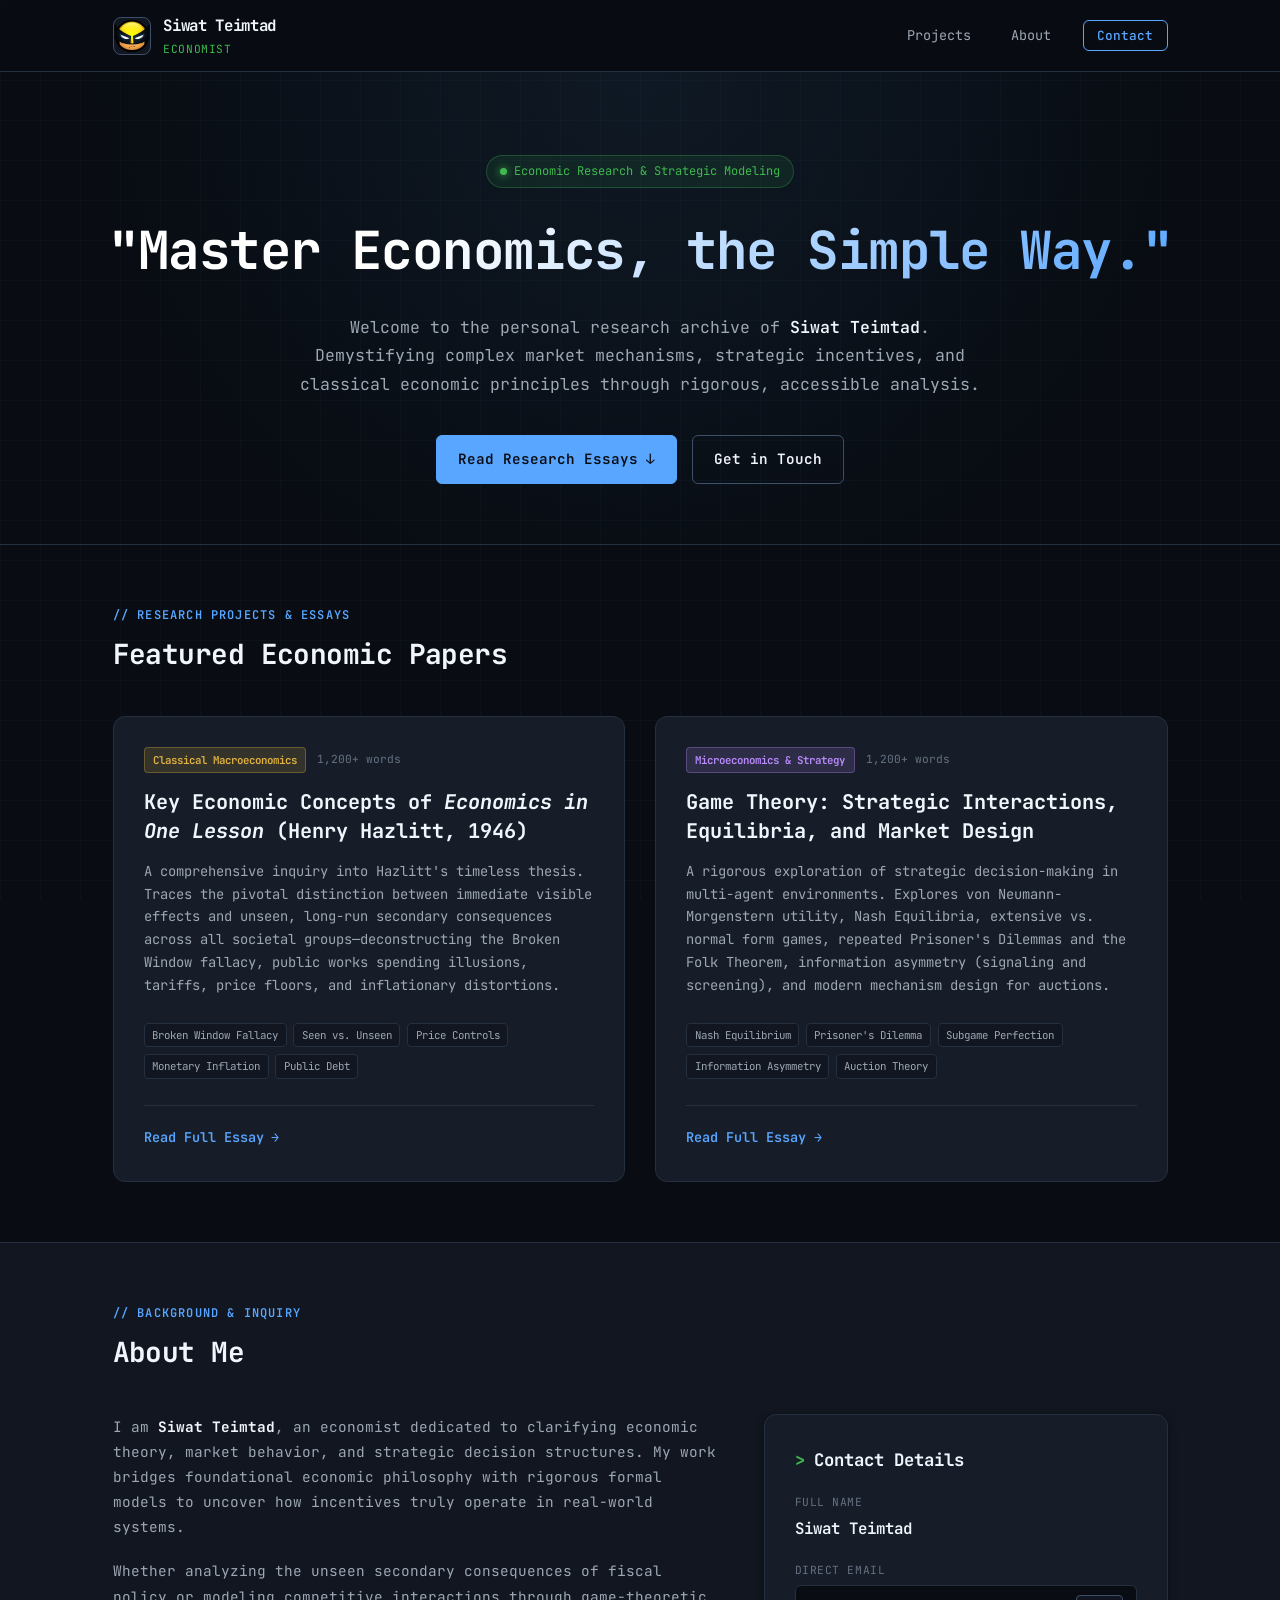
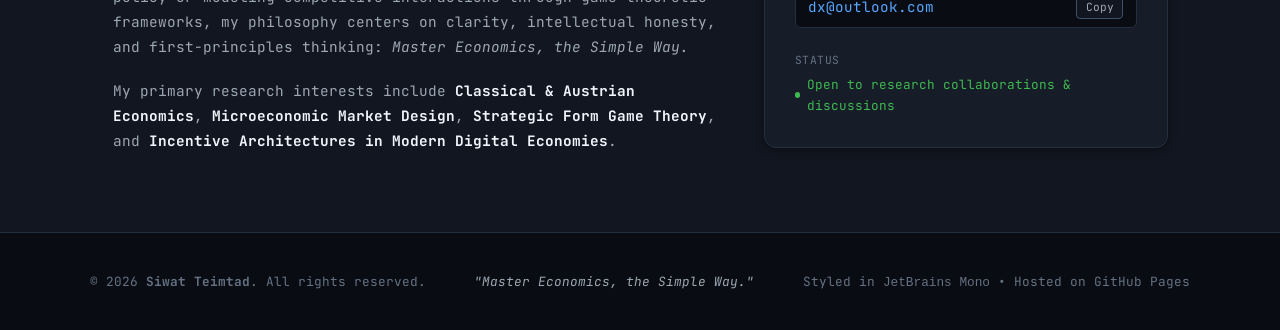
==== index.html @ afa3fa5c "feat: initial release of Siwat Teimtad economist portfolio" ====
<!DOCTYPE html>
<html lang="en">
<head>
  <meta charset="UTF-8">
  <meta name="viewport" content="width=device-width, initial-scale=1.0">
  <title>Siwat Teimtad — Economist Portfolio</title>
  <meta name="description" content="Portfolio of Siwat Teimtad, Economist. Research essays on Henry Hazlitt's Economics in One Lesson and Strategic Game Theory.">
  <link rel="stylesheet" href="./style.css">
</head>
<body>
  <!-- Reading Progress Bar -->
  <div id="reading-progress"></div>

  <!-- Navigation Bar -->
  <header class="site-nav">
    <div class="nav-container">
      <a href="index.html" class="brand">
        <img src="logan.png" alt="Siwat Teimtad Logo" class="brand-logo">
        <div class="brand-text">
          <span class="brand-name">Siwat Teimtad</span>
          <span class="brand-role">Economist</span>
        </div>
      </a>
      <nav>
        <ul class="nav-links">
          <li><a href="#projects" class="nav-link">Projects</a></li>
          <li><a href="#about" class="nav-link">About</a></li>
          <li><a href="#contact" class="nav-btn">Contact</a></li>
        </ul>
      </nav>
    </div>
  </header>

  <main>
    <!-- Hero Section -->
    <section class="hero">
      <div class="hero-inner">
        <div class="hero-badge">
          <span class="pulse-dot"></span>
          <span>Economic Research & Strategic Modeling</span>
        </div>
        <div class="hero-quote-wrap">
          <h1 class="hero-quote">"Master Economics, the Simple Way."</h1>
        </div>
        <p class="hero-sub">
          Welcome to the personal research archive of <span class="hero-author">Siwat Teimtad</span>. 
          Demystifying complex market mechanisms, strategic incentives, and classical economic principles through rigorous, accessible analysis.
        </p>
        <div class="hero-actions">
          <a href="#projects" class="btn btn-primary">
            <span>Read Research Essays</span>
            <span>&darr;</span>
          </a>
          <a href="#contact" class="btn btn-outline">
            <span>Get in Touch</span>
          </a>
        </div>
      </div>
    </section>

    <!-- Projects Section -->
    <section id="projects" class="section-container">
      <div class="section-header">
        <div class="section-tag">// Research Projects & Essays</div>
        <h2 class="section-title">Featured Economic Papers</h2>
      </div>

      <div class="projects-grid">
        <!-- Project 1: Hazlitt's Economics in One Lesson -->
        <article class="project-card">
          <div>
            <div class="project-meta">
              <span class="project-badge badge-hazlitt">Classical Macroeconomics</span>
              <span class="project-words">1,200+ words</span>
            </div>
            <h3 class="project-title">Key Economic Concepts of <em>Economics in One Lesson</em> (Henry Hazlitt, 1946)</h3>
            <p class="project-desc">
              A comprehensive inquiry into Hazlitt's timeless thesis. Traces the pivotal distinction between immediate visible effects and unseen, long-run secondary consequences across all societal groups—deconstructing the Broken Window fallacy, public works spending illusions, tariffs, price floors, and inflationary distortions.
            </p>
            <div class="project-topics">
              <span class="topic-tag">Broken Window Fallacy</span>
              <span class="topic-tag">Seen vs. Unseen</span>
              <span class="topic-tag">Price Controls</span>
              <span class="topic-tag">Monetary Inflation</span>
              <span class="topic-tag">Public Debt</span>
            </div>
          </div>
          <div class="project-footer">
            <a href="hazlitt.html" class="read-btn">
              <span>Read Full Essay</span>
              <span>&rarr;</span>
            </a>
          </div>
        </article>

        <!-- Project 2: Game Theory -->
        <article class="project-card">
          <div>
            <div class="project-meta">
              <span class="project-badge badge-game">Microeconomics & Strategy</span>
              <span class="project-words">1,200+ words</span>
            </div>
            <h3 class="project-title">Game Theory: Strategic Interactions, Equilibria, and Market Design</h3>
            <p class="project-desc">
              A rigorous exploration of strategic decision-making in multi-agent environments. Explores von Neumann-Morgenstern utility, Nash Equilibria, extensive vs. normal form games, repeated Prisoner's Dilemmas and the Folk Theorem, information asymmetry (signaling and screening), and modern mechanism design for auctions.
            </p>
            <div class="project-topics">
              <span class="topic-tag">Nash Equilibrium</span>
              <span class="topic-tag">Prisoner's Dilemma</span>
              <span class="topic-tag">Subgame Perfection</span>
              <span class="topic-tag">Information Asymmetry</span>
              <span class="topic-tag">Auction Theory</span>
            </div>
          </div>
          <div class="project-footer">
            <a href="game-theory.html" class="read-btn">
              <span>Read Full Essay</span>
              <span>&rarr;</span>
            </a>
          </div>
        </article>
      </div>
    </section>

    <!-- About Me & Contact Section -->
    <section id="about" class="about-section">
      <div class="section-container">
        <div class="section-header">
          <div class="section-tag">// Background & Inquiry</div>
          <h2 class="section-title">About Me</h2>
        </div>

        <div class="about-grid">
          <div class="about-bio">
            <p>
              I am <strong>Siwat Teimtad</strong>, an economist dedicated to clarifying economic theory, market behavior, and strategic decision structures. My work bridges foundational economic philosophy with rigorous formal models to uncover how incentives truly operate in real-world systems.
            </p>
            <p>
              Whether analyzing the unseen secondary consequences of fiscal policy or modeling competitive interactions through game-theoretic frameworks, my philosophy centers on clarity, intellectual honesty, and first-principles thinking: <em>Master Economics, the Simple Way.</em>
            </p>
            <p>
              My primary research interests include <strong>Classical & Austrian Economics</strong>, <strong>Microeconomic Market Design</strong>, <strong>Strategic Form Game Theory</strong>, and <strong>Incentive Architectures in Modern Digital Economies</strong>.
            </p>
          </div>

          <div id="contact" class="contact-card">
            <div class="contact-card-title">Contact Details</div>
            
            <div class="contact-item">
              <div class="contact-label">Full Name</div>
              <div class="contact-value">Siwat Teimtad</div>
            </div>

            <div class="contact-item">
              <div class="contact-label">Direct Email</div>
              <div class="email-box">
                <a href="mailto:dx@outlook.com" class="email-text">dx@outlook.com</a>
                <button class="copy-btn" data-email="dx@outlook.com" title="Copy email address">Copy</button>
              </div>
            </div>

            <div class="contact-item" style="margin-bottom: 0; margin-top: 1.5rem;">
              <div class="contact-label">Status</div>
              <div style="font-size: 0.85rem; color: var(--accent-emerald); display: flex; align-items: center; gap: 0.5rem;">
                <span style="display:inline-block; width:6px; height:6px; background:#3fb950; border-radius:50%;"></span>
                Open to research collaborations & discussions
              </div>
            </div>
          </div>
        </div>
      </div>
    </section>
  </main>

  <!-- Footer -->
  <footer class="site-footer">
    <div class="footer-inner">
      <div>
        &copy; 2026 <strong>Siwat Teimtad</strong>. All rights reserved.
      </div>
      <div class="footer-quote">
        "Master Economics, the Simple Way."
      </div>
      <div>
        Styled in <code>JetBrains Mono</code> &bull; Hosted on GitHub Pages
      </div>
    </div>
  </footer>

  <!-- Toast Notification -->
  <div id="toast" class="toast">Email copied to clipboard!</div>

  <script src="./script.js"></script>
</body>
</html>
---- style.css ----
/* ===================================================================
   Siwat Teimtad — Economist Portfolio Theme
   Font: JetBrains Mono | Theme: Modern High-Contrast Dark
   =================================================================== */

@import url('https://fonts.googleapis.com/css2?family=JetBrains+Mono:ital,wght@0,300;0,400;0,500;0,600;0,700;1,400&display=swap');

:root {
  --bg-canvas: #090d13;
  --bg-surface: #111620;
  --bg-card: #161d28;
  --bg-card-hover: #1c2534;
  --border-subtle: #242f40;
  --border-focus: #3e4f6a;
  
  --text-main: #f0f6fc;
  --text-secondary: #9da7b3;
  --text-muted: #657182;
  
  --accent-cyan: #58a6ff;
  --accent-emerald: #3fb950;
  --accent-amber: #e3b341;
  --accent-purple: #bc8cff;
  
  --code-bg: #0d1117;
  --shadow-sm: 0 2px 8px rgba(0, 0, 0, 0.4);
  --shadow-md: 0 8px 24px rgba(0, 0, 0, 0.5);
  --shadow-lg: 0 16px 40px rgba(0, 0, 0, 0.6);
  
  --font-mono: 'JetBrains Mono', monospace;
  --max-w-content: 1100px;
  --max-w-reading: 820px;
  --transition-fast: 0.18s ease;
}

* {
  box-sizing: border-box;
  margin: 0;
  padding: 0;
}

html {
  font-family: var(--font-mono);
  background-color: var(--bg-canvas);
  color: var(--text-main);
  scroll-behavior: smooth;
  font-size: 15px;
  line-height: 1.7;
}

body {
  min-height: 100vh;
  display: flex;
  flex-direction: column;
  position: relative;
  overflow-x: hidden;
}

/* Background grid pattern */
body::before {
  content: '';
  position: fixed;
  inset: 0;
  background-image: 
    linear-gradient(to right, rgba(36, 47, 64, 0.15) 1px, transparent 1px),
    linear-gradient(to bottom, rgba(36, 47, 64, 0.15) 1px, transparent 1px);
  background-size: 40px 40px;
  pointer-events: none;
  z-index: 0;
}

/* Reading Progress Bar (Top) */
#reading-progress {
  position: fixed;
  top: 0;
  left: 0;
  height: 3px;
  width: 0%;
  background: linear-gradient(90deg, var(--accent-cyan), var(--accent-emerald));
  z-index: 1000;
  transition: width 0.1s ease-out;
}

/* ---------------- Navigation ---------------- */
.site-nav {
  position: sticky;
  top: 0;
  background-color: rgba(9, 13, 19, 0.88);
  backdrop-filter: blur(12px);
  border-bottom: 1px solid var(--border-subtle);
  z-index: 999;
}

.nav-container {
  max-width: var(--max-w-content);
  margin: 0 auto;
  padding: 0.85rem 1.5rem;
  display: flex;
  align-items: center;
  justify-content: space-between;
}

.brand {
  display: flex;
  align-items: center;
  gap: 0.85rem;
  text-decoration: none;
  color: var(--text-main);
}

.brand-logo {
  width: 38px;
  height: 38px;
  border-radius: 8px;
  object-fit: cover;
  border: 1px solid var(--border-focus);
  background-color: var(--bg-surface);
  transition: transform var(--transition-fast), border-color var(--transition-fast);
}

.brand:hover .brand-logo {
  transform: scale(1.05);
  border-color: var(--accent-cyan);
}

.brand-text {
  display: flex;
  flex-direction: column;
}

.brand-name {
  font-weight: 700;
  font-size: 1.05rem;
  letter-spacing: -0.02em;
  color: var(--text-main);
}

.brand-role {
  font-size: 0.75rem;
  color: var(--accent-emerald);
  letter-spacing: 0.05em;
  text-transform: uppercase;
}

.nav-links {
  display: flex;
  align-items: center;
  list-style: none;
  gap: 1.5rem;
}

.nav-link {
  color: var(--text-secondary);
  text-decoration: none;
  font-size: 0.9rem;
  padding: 0.4rem 0.6rem;
  border-radius: 4px;
  transition: color var(--transition-fast), background-color var(--transition-fast);
}

.nav-link:hover {
  color: var(--accent-cyan);
  background-color: rgba(88, 166, 255, 0.08);
}

.nav-btn {
  border: 1px solid var(--accent-cyan);
  color: var(--accent-cyan);
  padding: 0.4rem 0.9rem;
  border-radius: 6px;
  text-decoration: none;
  font-size: 0.85rem;
  font-weight: 500;
  transition: all var(--transition-fast);
}

.nav-btn:hover {
  background-color: var(--accent-cyan);
  color: var(--bg-canvas);
}

/* ---------------- Layout Containers ---------------- */
main {
  position: relative;
  z-index: 1;
  flex: 1;
}

.section-container {
  max-width: var(--max-w-content);
  margin: 0 auto;
  padding: 4rem 1.5rem;
}

.reading-container {
  max-width: var(--max-w-reading);
  margin: 0 auto;
  padding: 3rem 1.5rem 6rem;
}

/* ---------------- Hero Section ---------------- */
.hero {
  padding: 5.5rem 1.5rem 4rem;
  border-bottom: 1px solid var(--border-subtle);
  background: radial-gradient(circle at 50% 0%, rgba(88, 166, 255, 0.08), transparent 70%);
}

.hero-inner {
  max-width: var(--max-w-content);
  margin: 0 auto;
  text-align: center;
}

.hero-badge {
  display: inline-flex;
  align-items: center;
  gap: 0.5rem;
  padding: 0.35rem 0.85rem;
  background-color: rgba(63, 185, 80, 0.1);
  border: 1px solid rgba(63, 185, 80, 0.3);
  border-radius: 999px;
  font-size: 0.8rem;
  color: var(--accent-emerald);
  margin-bottom: 2rem;
}

.hero-badge .pulse-dot {
  width: 7px;
  height: 7px;
  background-color: var(--accent-emerald);
  border-radius: 50%;
  box-shadow: 0 0 8px var(--accent-emerald);
}

.hero-quote-wrap {
  margin-bottom: 2rem;
  position: relative;
  display: inline-block;
}

.hero-quote {
  font-size: clamp(2rem, 5vw, 3.5rem);
  font-weight: 700;
  line-height: 1.25;
  letter-spacing: -0.03em;
  background: linear-gradient(135deg, #ffffff 30%, var(--accent-cyan) 100%);
  -webkit-background-clip: text;
  -webkit-text-fill-color: transparent;
}

.hero-sub {
  max-width: 680px;
  margin: 0 auto 2.5rem;
  font-size: 1.1rem;
  color: var(--text-secondary);
  line-height: 1.7;
}

.hero-author {
  color: var(--text-main);
  font-weight: 600;
}

.hero-actions {
  display: flex;
  justify-content: center;
  gap: 1rem;
  flex-wrap: wrap;
}

.btn {
  display: inline-flex;
  align-items: center;
  gap: 0.5rem;
  padding: 0.75rem 1.4rem;
  font-size: 0.95rem;
  font-family: var(--font-mono);
  font-weight: 600;
  border-radius: 6px;
  text-decoration: none;
  cursor: pointer;
  transition: all var(--transition-fast);
}

.btn-primary {
  background-color: var(--accent-cyan);
  color: #090d13;
  border: 1px solid var(--accent-cyan);
}

.btn-primary:hover {
  background-color: #79b8ff;
  transform: translateY(-2px);
  box-shadow: 0 4px 15px rgba(88, 166, 255, 0.3);
}

.btn-outline {
  background-color: transparent;
  color: var(--text-main);
  border: 1px solid var(--border-focus);
}

.btn-outline:hover {
  background-color: var(--bg-surface);
  border-color: var(--accent-cyan);
  color: var(--accent-cyan);
  transform: translateY(-2px);
}

/* ---------------- Section Headers ---------------- */
.section-header {
  margin-bottom: 2.5rem;
}

.section-tag {
  font-size: 0.8rem;
  color: var(--accent-cyan);
  text-transform: uppercase;
  letter-spacing: 0.1em;
  font-weight: 600;
  margin-bottom: 0.4rem;
}

.section-title {
  font-size: 1.85rem;
  font-weight: 700;
  letter-spacing: -0.02em;
  color: var(--text-main);
}

/* ---------------- Projects Grid ---------------- */
.projects-grid {
  display: grid;
  grid-template-columns: repeat(auto-fit, minmax(320px, 1fr));
  gap: 2rem;
}

.project-card {
  background-color: var(--bg-card);
  border: 1px solid var(--border-subtle);
  border-radius: 12px;
  padding: 2rem;
  display: flex;
  flex-direction: column;
  justify-content: space-between;
  transition: transform var(--transition-fast), border-color var(--transition-fast), box-shadow var(--transition-fast);
  position: relative;
  overflow: hidden;
}

.project-card::before {
  content: '';
  position: absolute;
  top: 0;
  left: 0;
  width: 100%;
  height: 3px;
  background: linear-gradient(90deg, var(--accent-cyan), var(--accent-emerald));
  opacity: 0;
  transition: opacity var(--transition-fast);
}

.project-card:hover {
  transform: translateY(-4px);
  border-color: var(--border-focus);
  box-shadow: var(--shadow-md);
  background-color: var(--bg-card-hover);
}

.project-card:hover::before {
  opacity: 1;
}

.project-meta {
  display: flex;
  align-items: center;
  gap: 0.75rem;
  margin-bottom: 1rem;
}

.project-badge {
  font-size: 0.72rem;
  padding: 0.2rem 0.55rem;
  border-radius: 4px;
  font-weight: 600;
}

.badge-hazlitt {
  background-color: rgba(227, 179, 65, 0.15);
  color: var(--accent-amber);
  border: 1px solid rgba(227, 179, 65, 0.3);
}

.badge-game {
  background-color: rgba(188, 140, 255, 0.15);
  color: var(--accent-purple);
  border: 1px solid rgba(188, 140, 255, 0.3);
}

.project-words {
  font-size: 0.75rem;
  color: var(--text-muted);
}

.project-title {
  font-size: 1.35rem;
  font-weight: 700;
  line-height: 1.4;
  margin-bottom: 1rem;
  color: var(--text-main);
}

.project-desc {
  color: var(--text-secondary);
  font-size: 0.92rem;
  line-height: 1.65;
  margin-bottom: 1.75rem;
  flex: 1;
}

.project-topics {
  display: flex;
  flex-wrap: wrap;
  gap: 0.45rem;
  margin-bottom: 1.75rem;
}

.topic-tag {
  font-size: 0.72rem;
  padding: 0.15rem 0.5rem;
  background-color: var(--bg-surface);
  border: 1px solid var(--border-subtle);
  border-radius: 4px;
  color: var(--text-secondary);
}

.project-footer {
  padding-top: 1.25rem;
  border-top: 1px solid var(--border-subtle);
}

.read-btn {
  display: inline-flex;
  align-items: center;
  gap: 0.5rem;
  color: var(--accent-cyan);
  font-weight: 600;
  text-decoration: none;
  font-size: 0.9rem;
  transition: gap var(--transition-fast);
}

.read-btn:hover {
  gap: 0.8rem;
}

/* ---------------- About Me & Contact ---------------- */
.about-section {
  border-top: 1px solid var(--border-subtle);
  background-color: var(--bg-surface);
}

.about-grid {
  display: grid;
  grid-template-columns: 1.2fr 0.8fr;
  gap: 3rem;
  align-items: start;
}

@media (max-width: 860px) {
  .about-grid {
    grid-template-columns: 1fr;
  }
}

.about-bio p {
  color: var(--text-secondary);
  margin-bottom: 1.25rem;
  font-size: 0.96rem;
  line-height: 1.75;
}

.about-bio strong {
  color: var(--text-main);
}

.contact-card {
  background-color: var(--bg-card);
  border: 1px solid var(--border-subtle);
  border-radius: 12px;
  padding: 2rem;
  box-shadow: var(--shadow-sm);
}

.contact-card-title {
  font-size: 1.15rem;
  font-weight: 700;
  margin-bottom: 1.25rem;
  color: var(--text-main);
  display: flex;
  align-items: center;
  gap: 0.6rem;
}

.contact-card-title::before {
  content: '>';
  color: var(--accent-emerald);
}

.contact-item {
  margin-bottom: 1.25rem;
}

.contact-label {
  font-size: 0.75rem;
  color: var(--text-muted);
  text-transform: uppercase;
  letter-spacing: 0.05em;
  margin-bottom: 0.25rem;
}

.contact-value {
  font-size: 1.05rem;
  font-weight: 600;
  color: var(--text-main);
}

.email-box {
  display: flex;
  align-items: center;
  justify-content: space-between;
  background-color: var(--bg-canvas);
  border: 1px solid var(--border-subtle);
  border-radius: 6px;
  padding: 0.55rem 0.85rem;
  margin-top: 0.35rem;
}

.email-text {
  font-size: 0.95rem;
  color: var(--accent-cyan);
  text-decoration: none;
}

.copy-btn {
  background-color: var(--bg-surface);
  border: 1px solid var(--border-focus);
  color: var(--text-secondary);
  padding: 0.25rem 0.55rem;
  border-radius: 4px;
  font-size: 0.75rem;
  font-family: var(--font-mono);
  cursor: pointer;
  transition: all var(--transition-fast);
}

.copy-btn:hover {
  color: var(--text-main);
  border-color: var(--accent-cyan);
}

.copy-btn.copied {
  background-color: var(--accent-emerald);
  color: #090d13;
  border-color: var(--accent-emerald);
}

/* ---------------- Article / Reading Layout ---------------- */
.article-header {
  padding: 3rem 0 2rem;
  border-bottom: 1px solid var(--border-subtle);
  margin-bottom: 2.5rem;
}

.back-link {
  display: inline-flex;
  align-items: center;
  gap: 0.4rem;
  color: var(--text-muted);
  text-decoration: none;
  font-size: 0.85rem;
  margin-bottom: 1.5rem;
  transition: color var(--transition-fast);
}

.back-link:hover {
  color: var(--accent-cyan);
}

.article-title {
  font-size: clamp(1.8rem, 4vw, 2.7rem);
  font-weight: 700;
  line-height: 1.3;
  letter-spacing: -0.02em;
  margin-bottom: 1rem;
}

.article-meta-row {
  display: flex;
  flex-wrap: wrap;
  gap: 1.25rem;
  color: var(--text-muted);
  font-size: 0.85rem;
}

.article-meta-item {
  display: flex;
  align-items: center;
  gap: 0.4rem;
}

.article-body {
  color: var(--text-secondary);
  font-size: 1.02rem;
  line-height: 1.85;
}

.article-body h2 {
  color: var(--text-main);
  font-size: 1.6rem;
  font-weight: 700;
  letter-spacing: -0.02em;
  margin: 3rem 0 1rem;
  padding-bottom: 0.4rem;
  border-bottom: 1px solid var(--border-subtle);
}

.article-body h3 {
  color: var(--text-main);
  font-size: 1.25rem;
  font-weight: 600;
  margin: 2rem 0 0.8rem;
}

.article-body p {
  margin-bottom: 1.5rem;
}

.article-body strong {
  color: var(--text-main);
}

.article-body blockquote {
  border-left: 3px solid var(--accent-cyan);
  padding: 0.8rem 1.25rem;
  background-color: var(--bg-card);
  border-radius: 0 8px 8px 0;
  margin: 2rem 0;
  font-style: italic;
  color: var(--text-main);
}

.concept-box {
  background-color: var(--bg-card);
  border: 1px solid var(--border-subtle);
  border-left: 4px solid var(--accent-emerald);
  border-radius: 0 8px 8px 0;
  padding: 1.25rem 1.5rem;
  margin: 2rem 0;
}

.concept-box.amber {
  border-left-color: var(--accent-amber);
}

.concept-box.purple {
  border-left-color: var(--accent-purple);
}

.concept-title {
  font-weight: 700;
  font-size: 1rem;
  color: var(--text-main);
  margin-bottom: 0.5rem;
}

.matrix-table {
  width: 100%;
  border-collapse: collapse;
  margin: 2rem 0;
  background-color: var(--bg-card);
  border-radius: 8px;
  overflow: hidden;
  border: 1px solid var(--border-subtle);
  font-size: 0.9rem;
}

.matrix-table th, .matrix-table td {
  padding: 0.85rem 1rem;
  text-align: center;
  border: 1px solid var(--border-subtle);
}

.matrix-table th {
  background-color: var(--bg-surface);
  color: var(--accent-cyan);
  font-weight: 600;
}

.article-nav-bottom {
  margin-top: 4rem;
  padding-top: 2rem;
  border-top: 1px solid var(--border-subtle);
  display: flex;
  justify-content: space-between;
  align-items: center;
  flex-wrap: wrap;
  gap: 1rem;
}

/* ---------------- Footer ---------------- */
.site-footer {
  border-top: 1px solid var(--border-subtle);
  padding: 2.5rem 1.5rem;
  background-color: var(--bg-canvas);
  position: relative;
  z-index: 1;
}

.footer-inner {
  max-width: var(--max-w-content);
  margin: 0 auto;
  display: flex;
  justify-content: space-between;
  align-items: center;
  flex-wrap: wrap;
  gap: 1rem;
  font-size: 0.85rem;
  color: var(--text-muted);
}

.footer-quote {
  font-style: italic;
  color: var(--text-secondary);
}

/* ---------------- Toast Notification ---------------- */
.toast {
  position: fixed;
  bottom: 2rem;
  right: 2rem;
  background-color: var(--bg-card);
  color: var(--text-main);
  border: 1px solid var(--accent-emerald);
  border-radius: 6px;
  padding: 0.75rem 1.25rem;
  font-size: 0.85rem;
  box-shadow: var(--shadow-lg);
  opacity: 0;
  pointer-events: none;
  transform: translateY(10px);
  transition: all 0.25s ease;
  z-index: 9999;
}

.toast.show {
  opacity: 1;
  pointer-events: auto;
  transform: translateY(0);
}

/* Responsive adjustments */
@media (max-width: 640px) {
  .nav-links {
    gap: 0.85rem;
  }
  .hero-quote {
    font-size: 1.85rem;
  }
  .section-container {
    padding: 3rem 1rem;
  }
}
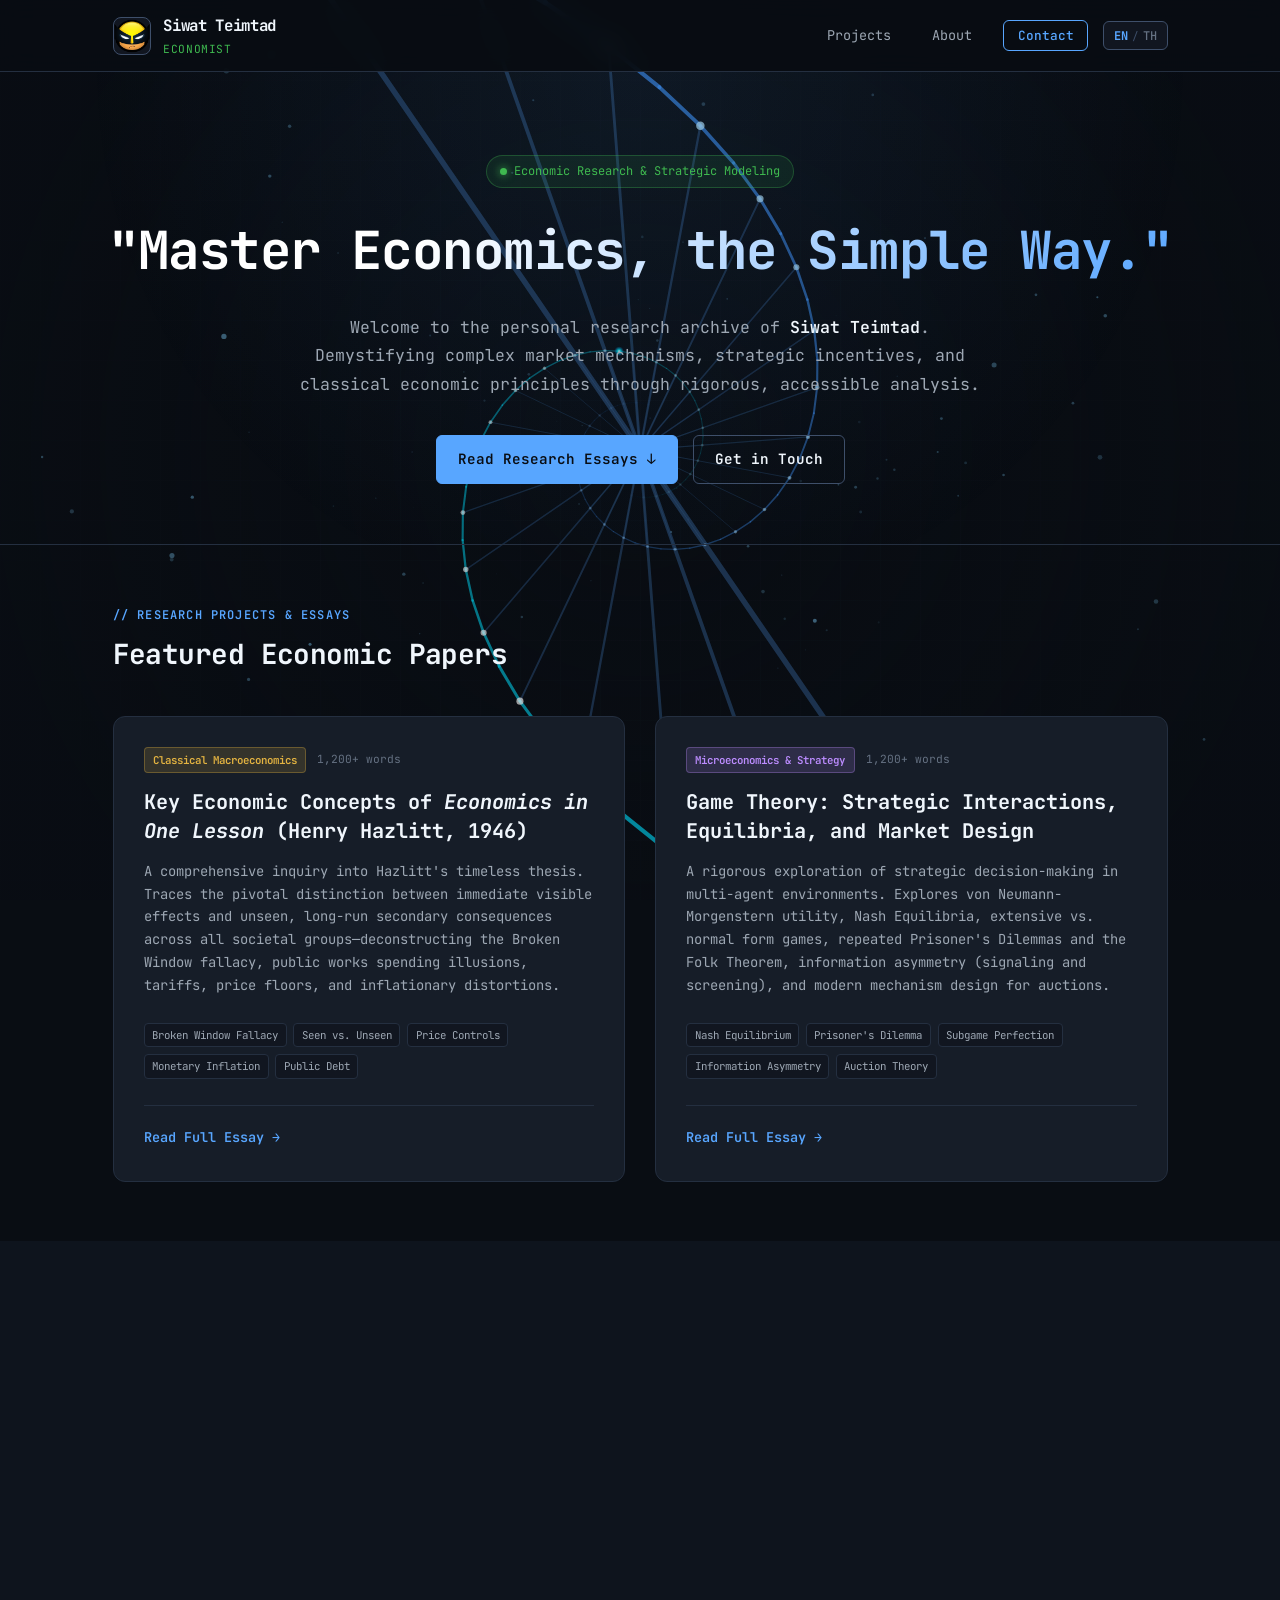
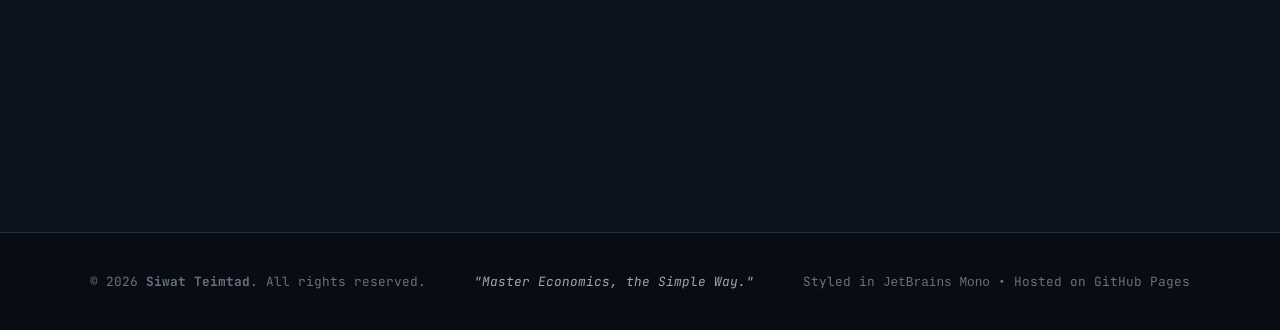
==== commit 13b26b2e: "feat: add Thai and English bilingual language switcher" ====
--- a/index.html
+++ b/index.html
@@ -18,15 +18,21 @@
         <img src="logan.png" alt="Siwat Teimtad Logo" class="brand-logo">
         <div class="brand-text">
           <span class="brand-name">Siwat Teimtad</span>
-          <span class="brand-role">Economist</span>
+          <span class="brand-role" data-i18n="brand_role">Economist</span>
         </div>
       </a>
-      <nav>
+      <nav style="display:flex; align-items:center; gap: 1rem;">
         <ul class="nav-links">
-          <li><a href="#projects" class="nav-link">Projects</a></li>
-          <li><a href="#about" class="nav-link">About</a></li>
-          <li><a href="#contact" class="nav-btn">Contact</a></li>
+          <li><a href="#projects" class="nav-link" data-i18n="nav_projects">Projects</a></li>
+          <li><a href="#about" class="nav-link" data-i18n="nav_about">About</a></li>
+          <li><a href="#contact" class="nav-btn" data-i18n="nav_contact">Contact</a></li>
         </ul>
+        <!-- Language Switch Button -->
+        <button id="lang-toggle" class="lang-switch-btn" aria-label="Switch Language" title="Switch English / Thai">
+          <span class="lang-opt lang-en active">EN</span>
+          <span class="lang-sep">/</span>
+          <span class="lang-opt lang-th">TH</span>
+        </button>
       </nav>
     </div>
   </header>
@@ -37,22 +43,21 @@
       <div class="hero-inner">
         <div class="hero-badge">
           <span class="pulse-dot"></span>
-          <span>Economic Research & Strategic Modeling</span>
+          <span data-i18n="hero_badge">Economic Research & Strategic Modeling</span>
         </div>
         <div class="hero-quote-wrap">
-          <h1 class="hero-quote">"Master Economics, the Simple Way."</h1>
+          <h1 class="hero-quote" data-i18n="hero_quote">"Master Economics, the Simple Way."</h1>
         </div>
-        <p class="hero-sub">
+        <p class="hero-sub" data-i18n="hero_sub">
           Welcome to the personal research archive of <span class="hero-author">Siwat Teimtad</span>. 
           Demystifying complex market mechanisms, strategic incentives, and classical economic principles through rigorous, accessible analysis.
         </p>
         <div class="hero-actions">
           <a href="#projects" class="btn btn-primary">
-            <span>Read Research Essays</span>
-            <span>&darr;</span>
+            <span data-i18n="hero_btn_essays">Read Research Essays ↓</span>
           </a>
           <a href="#contact" class="btn btn-outline">
-            <span>Get in Touch</span>
+            <span data-i18n="hero_btn_contact">Get in Touch</span>
           </a>
         </div>
       </div>
@@ -61,8 +66,8 @@
     <!-- Projects Section -->
     <section id="projects" class="section-container">
       <div class="section-header">
-        <div class="section-tag">// Research Projects & Essays</div>
-        <h2 class="section-title">Featured Economic Papers</h2>
+        <div class="section-tag" data-i18n="projects_tag">// Research Projects & Essays</div>
+        <h2 class="section-title" data-i18n="projects_title">Featured Economic Papers</h2>
       </div>
 
       <div class="projects-grid">
@@ -70,25 +75,24 @@
         <article class="project-card">
           <div>
             <div class="project-meta">
-              <span class="project-badge badge-hazlitt">Classical Macroeconomics</span>
+              <span class="project-badge badge-hazlitt" data-i18n="p1_badge">Classical Macroeconomics</span>
               <span class="project-words">1,200+ words</span>
             </div>
-            <h3 class="project-title">Key Economic Concepts of <em>Economics in One Lesson</em> (Henry Hazlitt, 1946)</h3>
-            <p class="project-desc">
+            <h3 class="project-title" data-i18n="p1_title">Key Economic Concepts of <em>Economics in One Lesson</em> (Henry Hazlitt, 1946)</h3>
+            <p class="project-desc" data-i18n="p1_desc">
               A comprehensive inquiry into Hazlitt's timeless thesis. Traces the pivotal distinction between immediate visible effects and unseen, long-run secondary consequences across all societal groups—deconstructing the Broken Window fallacy, public works spending illusions, tariffs, price floors, and inflationary distortions.
             </p>
             <div class="project-topics">
-              <span class="topic-tag">Broken Window Fallacy</span>
-              <span class="topic-tag">Seen vs. Unseen</span>
-              <span class="topic-tag">Price Controls</span>
-              <span class="topic-tag">Monetary Inflation</span>
-              <span class="topic-tag">Public Debt</span>
+              <span class="topic-tag" data-i18n="tag_broken_window">Broken Window Fallacy</span>
+              <span class="topic-tag" data-i18n="tag_seen_unseen">Seen vs. Unseen</span>
+              <span class="topic-tag" data-i18n="tag_price_controls">Price Controls</span>
+              <span class="topic-tag" data-i18n="tag_inflation">Monetary Inflation</span>
+              <span class="topic-tag" data-i18n="tag_debt">Public Debt</span>
             </div>
           </div>
           <div class="project-footer">
-            <a href="hazlitt.html" class="read-btn">
-              <span>Read Full Essay</span>
-              <span>&rarr;</span>
+            <a href="hazlitt.html" class="read-btn" data-i18n="p1_read">
+              Read Full Essay &rarr;
             </a>
           </div>
         </article>
@@ -97,25 +101,24 @@
         <article class="project-card">
           <div>
             <div class="project-meta">
-              <span class="project-badge badge-game">Microeconomics & Strategy</span>
+              <span class="project-badge badge-game" data-i18n="p2_badge">Microeconomics & Strategy</span>
               <span class="project-words">1,200+ words</span>
             </div>
-            <h3 class="project-title">Game Theory: Strategic Interactions, Equilibria, and Market Design</h3>
-            <p class="project-desc">
+            <h3 class="project-title" data-i18n="p2_title">Game Theory: Strategic Interactions, Equilibria, and Market Design</h3>
+            <p class="project-desc" data-i18n="p2_desc">
               A rigorous exploration of strategic decision-making in multi-agent environments. Explores von Neumann-Morgenstern utility, Nash Equilibria, extensive vs. normal form games, repeated Prisoner's Dilemmas and the Folk Theorem, information asymmetry (signaling and screening), and modern mechanism design for auctions.
             </p>
             <div class="project-topics">
-              <span class="topic-tag">Nash Equilibrium</span>
-              <span class="topic-tag">Prisoner's Dilemma</span>
-              <span class="topic-tag">Subgame Perfection</span>
-              <span class="topic-tag">Information Asymmetry</span>
-              <span class="topic-tag">Auction Theory</span>
+              <span class="topic-tag" data-i18n="tag_nash">Nash Equilibrium</span>
+              <span class="topic-tag" data-i18n="tag_prisoners">Prisoner's Dilemma</span>
+              <span class="topic-tag" data-i18n="tag_subgame">Subgame Perfection</span>
+              <span class="topic-tag" data-i18n="tag_asymmetry">Information Asymmetry</span>
+              <span class="topic-tag" data-i18n="tag_auction">Auction Theory</span>
             </div>
           </div>
           <div class="project-footer">
-            <a href="game-theory.html" class="read-btn">
-              <span>Read Full Essay</span>
-              <span>&rarr;</span>
+            <a href="game-theory.html" class="read-btn" data-i18n="p2_read">
+              Read Full Essay &rarr;
             </a>
           </div>
         </article>
@@ -126,44 +129,44 @@
     <section id="about" class="about-section">
       <div class="section-container">
         <div class="section-header">
-          <div class="section-tag">// Background & Inquiry</div>
-          <h2 class="section-title">About Me</h2>
+          <div class="section-tag" data-i18n="about_tag">// Background & Inquiry</div>
+          <h2 class="section-title" data-i18n="about_title">About Me</h2>
         </div>
 
         <div class="about-grid">
           <div class="about-bio">
-            <p>
+            <p data-i18n="about_p1">
               I am <strong>Siwat Teimtad</strong>, an economist dedicated to clarifying economic theory, market behavior, and strategic decision structures. My work bridges foundational economic philosophy with rigorous formal models to uncover how incentives truly operate in real-world systems.
             </p>
-            <p>
+            <p data-i18n="about_p2">
               Whether analyzing the unseen secondary consequences of fiscal policy or modeling competitive interactions through game-theoretic frameworks, my philosophy centers on clarity, intellectual honesty, and first-principles thinking: <em>Master Economics, the Simple Way.</em>
             </p>
-            <p>
+            <p data-i18n="about_p3">
               My primary research interests include <strong>Classical & Austrian Economics</strong>, <strong>Microeconomic Market Design</strong>, <strong>Strategic Form Game Theory</strong>, and <strong>Incentive Architectures in Modern Digital Economies</strong>.
             </p>
           </div>
 
           <div id="contact" class="contact-card">
-            <div class="contact-card-title">Contact Details</div>
+            <div class="contact-card-title" data-i18n="contact_card_title">Contact Details</div>
             
             <div class="contact-item">
-              <div class="contact-label">Full Name</div>
+              <div class="contact-label" data-i18n="contact_label_name">Full Name</div>
               <div class="contact-value">Siwat Teimtad</div>
             </div>
 
             <div class="contact-item">
-              <div class="contact-label">Direct Email</div>
+              <div class="contact-label" data-i18n="contact_label_email">Direct Email</div>
               <div class="email-box">
                 <a href="mailto:dx@outlook.com" class="email-text">dx@outlook.com</a>
-                <button class="copy-btn" data-email="dx@outlook.com" title="Copy email address">Copy</button>
+                <button class="copy-btn" data-email="dx@outlook.com" title="Copy email address" data-i18n="contact_copy_btn">Copy</button>
               </div>
             </div>
 
             <div class="contact-item" style="margin-bottom: 0; margin-top: 1.5rem;">
-              <div class="contact-label">Status</div>
+              <div class="contact-label" data-i18n="contact_label_status">Status</div>
               <div style="font-size: 0.85rem; color: var(--accent-emerald); display: flex; align-items: center; gap: 0.5rem;">
                 <span style="display:inline-block; width:6px; height:6px; background:#3fb950; border-radius:50%;"></span>
-                Open to research collaborations & discussions
+                <span data-i18n="contact_status_text">Open to research collaborations & discussions</span>
               </div>
             </div>
           </div>
@@ -176,12 +179,12 @@
   <footer class="site-footer">
     <div class="footer-inner">
       <div>
-        &copy; 2026 <strong>Siwat Teimtad</strong>. All rights reserved.
+        &copy; 2026 <strong>Siwat Teimtad</strong>. <span data-i18n="footer_rights">All rights reserved.</span>
       </div>
-      <div class="footer-quote">
+      <div class="footer-quote" data-i18n="footer_quote">
         "Master Economics, the Simple Way."
       </div>
-      <div>
+      <div data-i18n="footer_tech">
         Styled in <code>JetBrains Mono</code> &bull; Hosted on GitHub Pages
       </div>
     </div>
--- a/style.css
+++ b/style.css
@@ -3,7 +3,7 @@
    Font: JetBrains Mono | Theme: Modern High-Contrast Dark
    =================================================================== */
 
-@import url('https://fonts.googleapis.com/css2?family=JetBrains+Mono:ital,wght@0,300;0,400;0,500;0,600;0,700;1,400&display=swap');
+@import url('https://fonts.googleapis.com/css2?family=JetBrains+Mono:ital,wght@0,300;0,400;0,500;0,600;0,700;1,400&family=Noto+Sans+Thai:wght@300;400;500;600;700&family=Sarabun:wght@300;400;500;600;700&display=swap');
 
 :root {
   --bg-canvas: #090d13;
@@ -27,7 +27,8 @@
   --shadow-md: 0 8px 24px rgba(0, 0, 0, 0.5);
   --shadow-lg: 0 16px 40px rgba(0, 0, 0, 0.6);
   
-  --font-mono: 'JetBrains Mono', monospace;
+  --font-mono: 'JetBrains Mono', 'Sarabun', 'Noto Sans Thai', monospace;
+  --font-thai: 'Sarabun', 'Noto Sans Thai', sans-serif;
   --max-w-content: 1100px;
   --max-w-reading: 820px;
   --transition-fast: 0.18s ease;
@@ -56,15 +57,28 @@
   overflow-x: hidden;
 }
 
-/* Background grid pattern */
+/* X-Men Opening Sequence Canvas */
+#xmen-canvas {
+  position: fixed;
+  top: 0;
+  left: 0;
+  width: 100vw;
+  height: 100vh;
+  z-index: 0;
+  pointer-events: none;
+  opacity: 0.85;
+}
+
+/* Background vignette and cyber grid overlay */
 body::before {
   content: '';
   position: fixed;
   inset: 0;
   background-image: 
-    linear-gradient(to right, rgba(36, 47, 64, 0.15) 1px, transparent 1px),
-    linear-gradient(to bottom, rgba(36, 47, 64, 0.15) 1px, transparent 1px);
-  background-size: 40px 40px;
+    radial-gradient(circle at 50% 50%, rgba(9, 13, 19, 0.45) 0%, rgba(9, 13, 19, 0.94) 85%),
+    linear-gradient(to right, rgba(36, 47, 64, 0.12) 1px, transparent 1px),
+    linear-gradient(to bottom, rgba(36, 47, 64, 0.12) 1px, transparent 1px);
+  background-size: 100% 100%, 40px 40px, 40px 40px;
   pointer-events: none;
   z-index: 0;
 }
@@ -179,6 +193,43 @@
   color: var(--bg-canvas);
 }
 
+.lang-switch-btn {
+  background-color: var(--bg-surface);
+  border: 1px solid var(--border-focus);
+  color: var(--text-main);
+  padding: 0.35rem 0.65rem;
+  border-radius: 6px;
+  font-family: var(--font-mono);
+  font-size: 0.8rem;
+  cursor: pointer;
+  display: inline-flex;
+  align-items: center;
+  gap: 0.3rem;
+  transition: all var(--transition-fast);
+  user-select: none;
+}
+
+.lang-switch-btn:hover {
+  border-color: var(--accent-cyan);
+  background-color: var(--bg-card-hover);
+}
+
+.lang-switch-btn .lang-opt {
+  color: var(--text-muted);
+  font-weight: 500;
+  transition: color var(--transition-fast);
+}
+
+.lang-switch-btn .lang-opt.active {
+  color: var(--accent-cyan);
+  font-weight: 700;
+}
+
+.lang-switch-btn .lang-sep {
+  color: var(--border-focus);
+  font-size: 0.72rem;
+}
+
 /* ---------------- Layout Containers ---------------- */
 main {
   position: relative;
@@ -457,7 +508,8 @@
 /* ---------------- About Me & Contact ---------------- */
 .about-section {
   border-top: 1px solid var(--border-subtle);
-  background-color: var(--bg-surface);
+  background-color: rgba(17, 22, 32, 0.82);
+  backdrop-filter: blur(12px);
 }
 
 .about-grid {
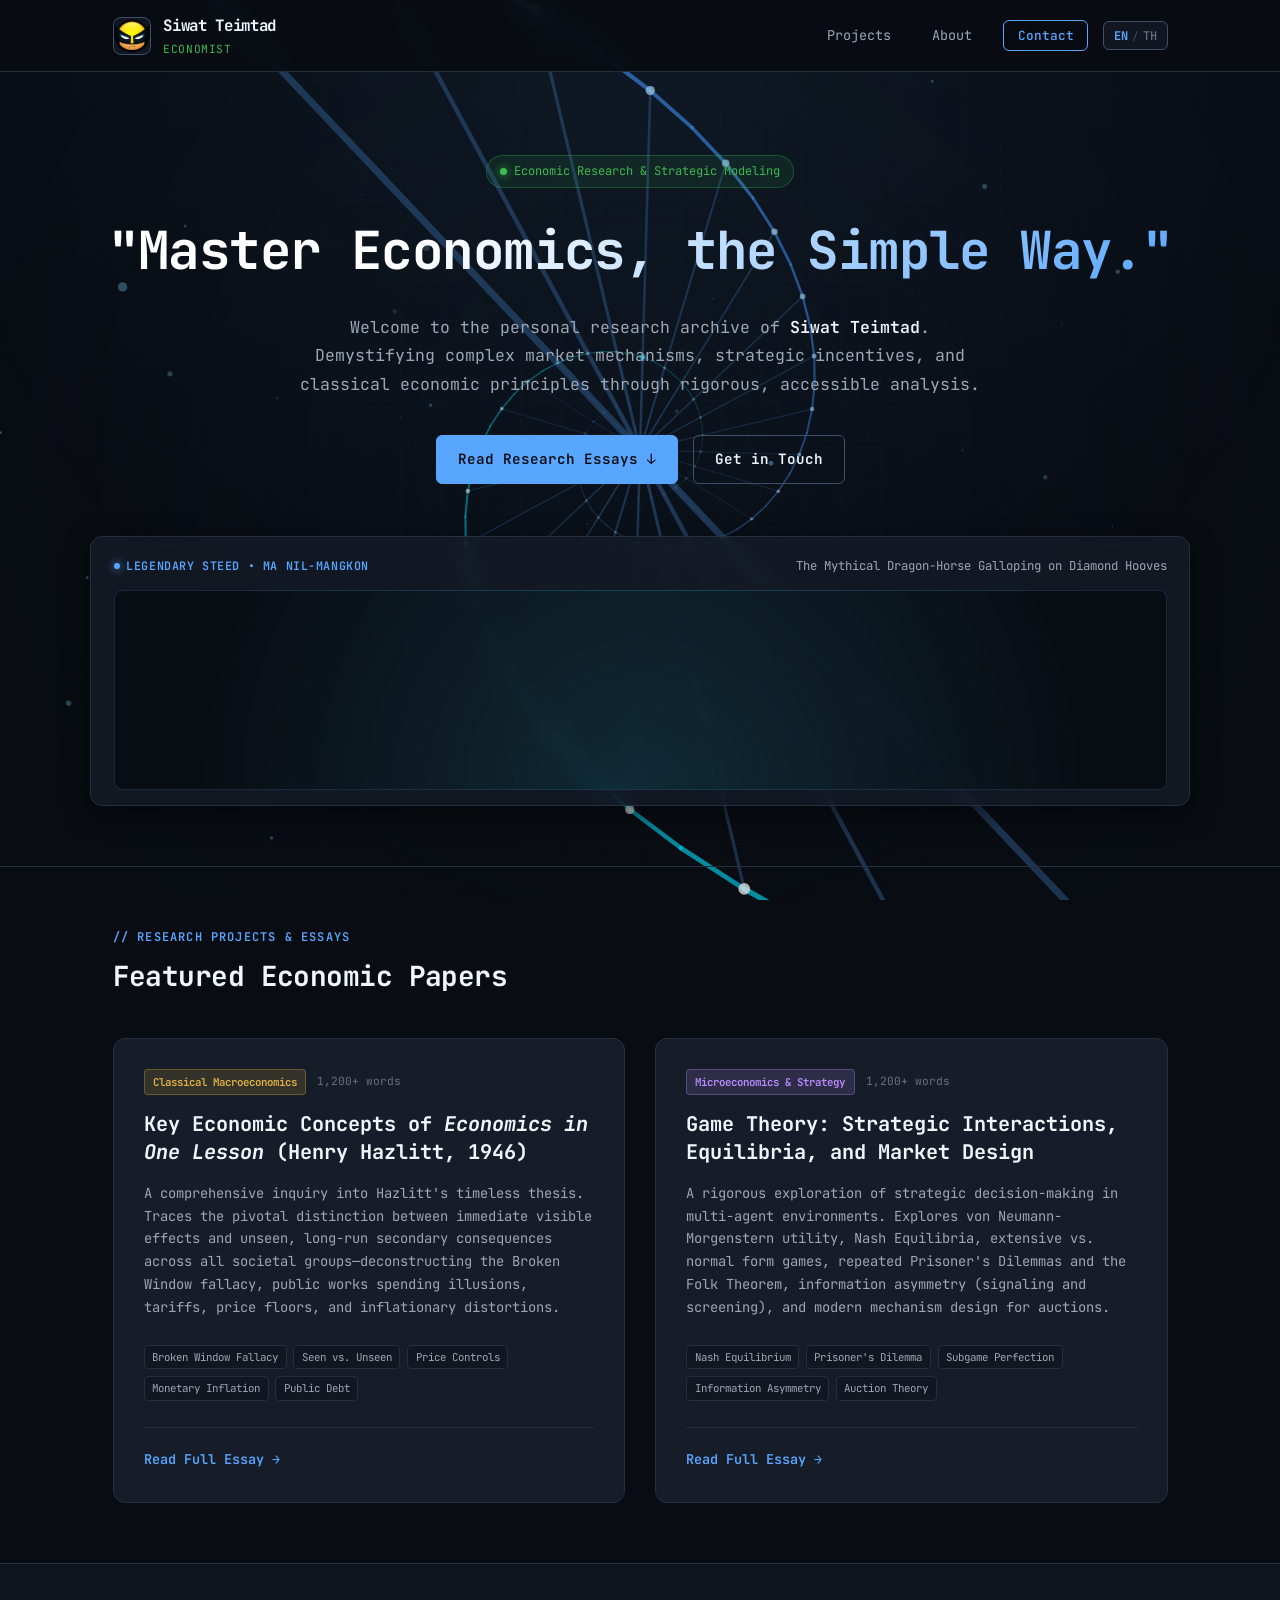
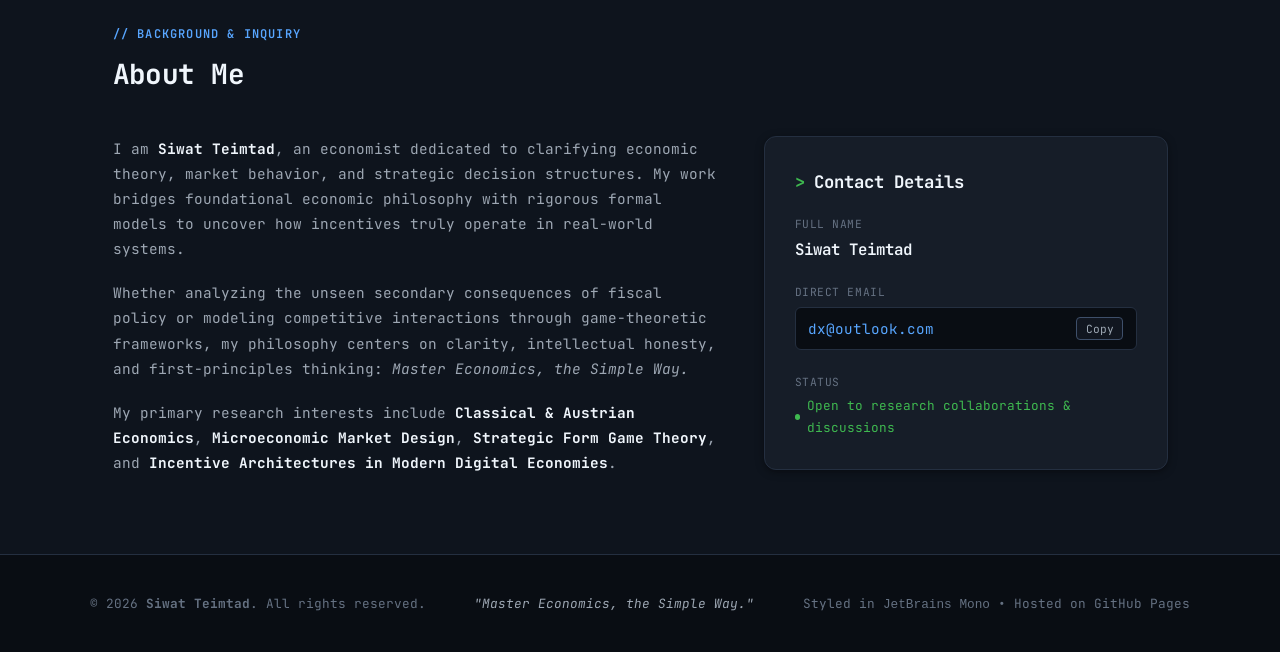
==== commit 4d791af5: "feat: add animated Nil-Mangkon mythical dragon-horse gallop to hero section" ====
--- a/index.html
+++ b/index.html
@@ -60,6 +60,22 @@
             <span data-i18n="hero_btn_contact">Get in Touch</span>
           </a>
         </div>
+
+        <!-- Nil-Mangkon (Dragon-Horse) Animation -->
+        <div class="nil-mangkon-wrap">
+          <div class="nil-mangkon-card">
+            <div class="nil-header">
+              <div class="nil-badge">
+                <span class="nil-dot"></span>
+                <span data-i18n="nil_tag">Legendary Steed &bull; Ma Nil-Mangkon</span>
+              </div>
+              <div class="nil-title" data-i18n="nil_desc">The Mythical Dragon-Horse Galloping on Diamond Hooves</div>
+            </div>
+            <div class="nil-canvas-box">
+              <canvas id="nil-mangkon-canvas"></canvas>
+            </div>
+          </div>
+        </div>
       </div>
     </section>
 
--- a/style.css
+++ b/style.css
@@ -319,6 +319,78 @@
   flex-wrap: wrap;
 }
 
+/* ---------------- Nil-Mangkon Animation Section ---------------- */
+.nil-mangkon-wrap {
+  margin-top: 3.5rem;
+  width: 100%;
+}
+
+.nil-mangkon-card {
+  background-color: rgba(22, 29, 40, 0.75);
+  border: 1px solid var(--border-subtle);
+  border-radius: 12px;
+  padding: 1.25rem 1.5rem 1rem;
+  backdrop-filter: blur(10px);
+  position: relative;
+  overflow: hidden;
+  box-shadow: var(--shadow-md);
+  transition: border-color var(--transition-fast);
+}
+
+.nil-mangkon-card:hover {
+  border-color: var(--border-focus);
+}
+
+.nil-header {
+  display: flex;
+  justify-content: space-between;
+  align-items: center;
+  flex-wrap: wrap;
+  gap: 0.5rem;
+  margin-bottom: 0.85rem;
+  text-align: left;
+}
+
+.nil-badge {
+  display: inline-flex;
+  align-items: center;
+  gap: 0.45rem;
+  font-size: 0.78rem;
+  font-weight: 600;
+  color: var(--accent-cyan);
+  text-transform: uppercase;
+  letter-spacing: 0.05em;
+}
+
+.nil-dot {
+  width: 6px;
+  height: 6px;
+  background-color: var(--accent-cyan);
+  border-radius: 50%;
+  box-shadow: 0 0 8px var(--accent-cyan);
+}
+
+.nil-title {
+  font-size: 0.82rem;
+  color: var(--text-secondary);
+}
+
+.nil-canvas-box {
+  width: 100%;
+  height: 200px;
+  position: relative;
+  border-radius: 8px;
+  background: radial-gradient(circle at 50% 100%, rgba(0, 229, 255, 0.09) 0%, rgba(9, 13, 19, 0.96) 80%);
+  border: 1px solid rgba(88, 166, 255, 0.18);
+  overflow: hidden;
+}
+
+#nil-mangkon-canvas {
+  width: 100%;
+  height: 100%;
+  display: block;
+}
+
 .btn {
   display: inline-flex;
   align-items: center;
